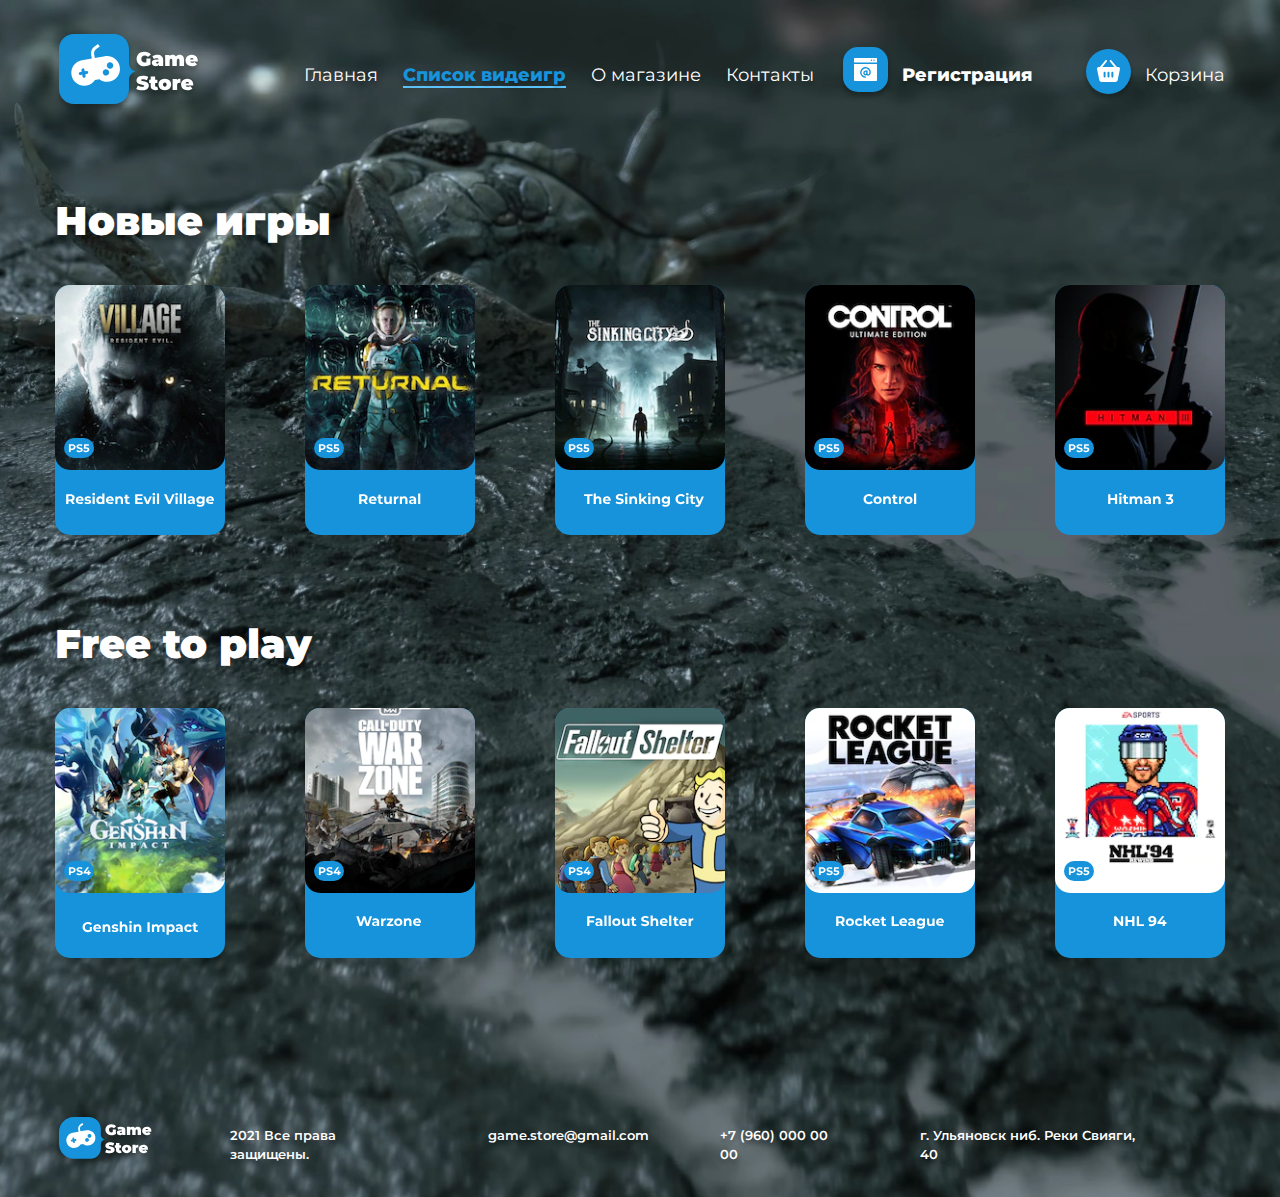
==== market.html @ aedddf1c "Файлы сайта" ====
<!DOCTYPE html>
<html lang="en">

<head>
	<meta charset="UTF-8">
	<meta name="viewport" content="width=device-width, initial-scale=1.0">
	<meta name="viewport" content="width=device-width, initial-scale=1, shrink-to-fit=no">
	<title>GameStore / Market</title>
	<!--Подключение шрифтов-->
	<link href="https://fonts.googleapis.com/css2?family=Montserrat:wght@300;400;500;600;700;800;900&display=swap"
		rel="stylesheet">
	<link rel="stylesheet" type="text/css" href="css/main.css">
</head>

<body>
	<!--Определение блока, который будет фоном. В этоой страницу используется другой фон.-->
	<div class="fon2">
		<!--Создание меню в шапке. Меню создаётся списком.-->
		<header id="header" class="header">
			<div class="container">
				<div class="nav">
					<!--Импортирование картинки, которая служит иконкой сайта. Так они имеет ссылку на главную страницу.-->
					<a href="index.html" class="logo"><img src="img/logo.svg" alt="PupskyStore" class="logo">
					</a>
					<!--Задание меню с помощью списка. Тег <ul> <li>. С помощью тега <a> задаются ссылки по на страницы: "Главная" переводит на index.html, "Список видеоигр" переводит на market.html. "Регистрация и её иконка" переводит на форму с регистрацией registr.html.-->
					<ul class="menu">
						<li>
							<a href="index.html">
								Главная
							</a>
						</li>

						<li>
							<a href="market.html" class="list">
								Список видеигр
							</a>
						</li>

						<li>
							<a href="#">
								О магазине
							</a>
						</li>

						<li>
							<a href="#">
								Контакты
							</a>
						</li>
					</ul>

					<ul class="registr">
						<a href="registr.html"><img src="img/registr.svg" alt="Registr" class="registrsvg">
						</a>

						<li>
							<a href="registr.html" class="registrword">
								Регистрация
							</a>
						</li>

						<img src="img/bascket.svg" alt="Bascket" class="bascketsvg">
						<li>
							<a href="#" class="bascket">
								Корзина
							</a>
						</li>
					</ul>
					<!--Кнопка, которая отображает меню в версиях разрешения до 575px. По её нажатию раскрывается меню, которое доступно на более высоких разрешениях.-->
					<button class="buttonmenu">
						<img src="img/burger.svg" class="burger">
					</button>
				</div>
			</div>
		</header>

		<section id="about" class="about">
			<div class="container">
				<!--Заголовок к последующему блоку.-->
				<h2 class="h2"> Новые игры </h2>
				<!--В этом блоке содержиться список товаров, который сделан списком. Эти товары в данный момент не кликабельны. -->
				<div class="newgame">
					<ul class="product">
						<li class="resident">
							<a href="#"><img src="img/resident.svg">
							</a>
						</li>

						<li class="returnal">
							<a href="#"><img src="img/returnal.svg">
							</a>
						</li>

						<li class="sinking">
							<a href="#"><img src="img/sinking.svg">
							</a>
						</li>

						<li class="control">
							<a href="#"><img src="img/control.svg">
							</a>
						</li>

						<li class="hitman">
							<a href="#"><img src="img/hitman.svg">
							</a>
						</li>
					</ul>
				</div>

				<h2 class="h2">Free to play</h2>
				<div class="free">
					<ul class="product">
						<li class="genshin">
							<a href="#"><img src="img/genshin.svg">
							</a>
						</li>

						<li class="warzome">
							<a href="#"><img src="img/warzone.svg">
							</a>
						</li>

						<li class="fallout">
							<a href="#"><img src="img/fallout.svg">
							</a>
						</li>

						<li class="rocket">
							<a href="#"><img src="img/rocket.svg">
							</a>
						</li>

						<li class="nhl">
							<a href="#"><img src="img/nhl.svg">
							</a>
						</li>
					</ul>
				</div>
			</div>
		</section>

		<footer id="footer" class="footer">
			<div class="container">
				<!--В данном блоке расположены контактные данные. Они так же выполнены в виде списка. Это выдуманные контактные данные. Ссылки из этих контактов ведут просто на страницы в википедии.-->
				<div class="niz2">
					<a href="index.html"><img src="img/minilogo.svg" alt="minilogo" class="minilogo"></a>
					<ul class="contact">
						<li>
							<a href="https://ru.wikipedia.org/wiki/All_rights_reserved#:~:text=All%20rights%20reserved%20%E2%80%94%20%D1%84%D1%80%D0%B0%D0%B7%D0%B0%20%D0%BD%D0%B0,%D0%BF%D0%BE%D0%B7%D0%B2%D0%BE%D0%BB%D1%8F%D0%B5%D1%82%20%D0%B5%D0%BC%D1%83%20%D1%81%D1%82%D0%B0%D1%82%D1%8C%20%D0%BE%D0%B1%D1%89%D0%B5%D1%81%D1%82%D0%B2%D0%B5%D0%BD%D0%BD%D1%8B%D0%BC%20%D0%B4%D0%BE%D1%81%D1%82%D0%BE%D1%8F%D0%BD%D0%B8%D0%B5%D0%BC."
								target="_blank">
								2021 Все права защищены.
							</a>
						</li>

						<li>
							<a href="https://www.google.ru/" target="_blank">
								game.store@gmail.com
							</a>
						</li>

						<li>
							<a href="https://ru.wikipedia.org/wiki/%D0%A2%D0%B5%D0%BB%D0%B5%D1%84%D0%BE%D0%BD%D0%BD%D1%8B%D0%B9_%D0%BD%D0%BE%D0%BC%D0%B5%D1%80"
								target="_blank">
								+7 (960) 000 00 00
							</a>
						</li>

						<li>
							<a href="https://2gis.ru/ulyanovsk/firm/7741545407081747/48.367363%2C54.304418?m=48.368062%2C54.30332%2F17.4"
								target="_blank">
								г. Ульяновск ниб. Реки Свияги, 40
							</a>
						</li>
					</ul>
				</div>
			</div>
		</footer>
	</div>
	 	<!--Подключение возможностей jquery.-->
		<script src="https://code.jquery.com/jquery-3.6.0.slim.min.js"></script>
		<!--Подключение файла в котором находится скрипт по выводу меню на нихких разрешениях.-->
		<script src="js/script.js"> </script>
</body>

</html>
---- css/main.css ----
/*Обнуление отступов и задание шрифт используемый на всей страницею*/
body {
	padding: 0;
	margin: 0;
	font-family: 'Montserrat', sans-serif;
	color: #fff;
	font-size: 16px;
}

/*Обнуление отступов у заголовков.*/
h1, h2, h3, h4 ,h5, h6 {
    padding: 0;
	margin: 0;
}

/*Обнуление отступов у списков и задаия блока спсика.*/
ul, li {
	display: block;
	padding: 0;
	margin: 0;

}

/*Ширина основной рабочей области в header, section, footer.*/
.container {
	width: 1170px;
	margin: 0 auto;
}

/*Фон для страниц. Параметр Cover масшабирует изображение под более высоки разрешения.*/
.fon {
	background: url('../img/fon.png') no-repeat center top / cover;
}
.fon2 {
	background: url('../img/fon2.png') no-repeat center top / cover;
}

/*Цвет текста в ссылках шапки "header a"*/
header a {
	color: #fff;
}

/*Cвойства меню. "Display: flex" отвечает за горизонтальное размещение компонентов. 
"Font-weight" задаёт размер шрифта. 
"Text-shadow" задаёт тень текста с определёнными параметрами.
Далее эти параметры будут встречаться очень часто, 
поэтому ограничусь этими комментариями к ним.*/
.menu {
	display: flex;
	font-weight: 400;
	text-shadow: 0px 4px 4px rgba(0, 0, 0, 0.25);
}

/*"Text-decoration:none" убирает нижнюю черту у ссылок.
"Font-size" размер буквы в пикселях.*/
.menu li a{
text-decoration: none;
font-size: 18px;
}
a:hover {
color: #1693DA; /* Цвет ссылки при наведении на нее курсора мыши */  
}

/*Отступ вправо от каждого блока на 25 px.*/
.menu li {
	margin-right: 25px;
}
.registr {
	display: flex;
	align-items: center;
	margin-left: auto;
	font-weight: 400;
	text-shadow: 0px 4px 4px rgba(0, 0, 0, 0.25);
}
.logo {
	margin-right: 20px;
}

/*"Border-bottom" задание нижнего подчёркивания в 2 пикселя*/
.face {
	color: #1693DA;
	font-weight: 800;
	border-bottom: 2px solid #60C6FF;
}
.list {
	color: #1693DA;
	font-weight: 800;
	border-bottom: 2px solid #60C6FF;
}
.registr li a {
	text-decoration: none;
	font-size: 18px;
}
.registrsvg {
	margin-right: 10px;
} 
.registrword {
	margin-right: 50px;
	font-weight: 800;	
}
.bascketsvg {
	margin-right: 10px;
}
.registrword2 {
	color: #1693DA;
	font-weight: 800;
	margin-right: 50px;
	border-bottom: 2px solid #60C6FF;
}
.nav {
	display: flex;
	align-items: center;
	padding-top: 34px;
}

/*-----------------------------------------------------------------------*/
.offer {
	text-shadow: 0px 4px 4px rgba(0, 0, 0, 0.25);
	color: #fff;
}
.h1 {
	margin-top: 250px;
	font-weight: 900;
	font-size: 44px;
	text-shadow: 0px 4px 4px rgba(0, 0, 0, 0.25);
	color: #fff;
}
.h2 {
	margin-top: 80px; 
	font-weight: 900;
	font-size: 40px;
	text-shadow: 0px 4px 4px rgba(0, 0, 0, 0.25);
}
.p1 {
	margin-top: 45px;
	font-weight: bold;
	font-size: 24px;
	margin-bottom: 44px;
}
.button {
	display: block;
	width: 268px;
	height: 50px;
	border-radius: 50px;
	background: #1693DA;
	filter: drop-shadow(0px 4px 4px rgba(0, 0, 0, 0.25));
	color: #fff;
	text-shadow: 0px 4px 4px rgba(0, 0, 0, 0.25);
	font-weight: bold;
	font-size: 22px;
	text-decoration: none;
	text-align: center;
	padding-top: 22px;
}
.button:hover {
color: #1693DA; 
background-color: #fff; 
transition: all .3s linear;
}
.newgame {
	margin-top: 40px;
}
.product {
	display: flex;
	flex-direction: row;
	justify-content: space-between;
}
.h21 {
	margin-top: 59px;
	font-weight: 900;
    font-size: 40px;
    text-shadow: 0px 4px 4px rgba(0, 0, 0, 0.25);
}
.free {
	margin-top: 40px;
}

/*Размеры, тип, ширина полей формы*/
form input {
    font-weight: 400;
    color: rgba(255, 255, 255, 0.85);
    font-size: 24px;
	width: 417.5px;
	background-color: #00ffff00;
	border-top: 0px;
    border-left: 0px;
    border-right: 0px;
    border-bottom: 2.5px solid #1693DA;
    line-height: 35px;
}

/*Задание цвета, размера для placeholder*/
::-webkit-input-placeholder {
    color: rgba(255, 255, 255, 0.85);
    font-weight: 400;
    font-size: 24px;
}

/*"Flex-direction: row" выравнивание компонентов в строку.
"Justify-content: space-between" распредление этого контента.*/ 
.group1 {
	margin-top: 110px;
	display: flex;
	flex-direction: row;
	justify-content: space-between;
}
.group2 {
	margin-top: 89px;
	display: flex;
	flex-direction: row;
	justify-content: space-between;
}
.group3 {
	margin-top: 89px;
	display: flex;
	flex-direction: row;
	justify-content: flex-start;
}

/*"Flex-direction: column" выравнивание компонентов в колонку.
"Justify-content: space-between" распредление этого контента.*/
.group4 {
	margin-top: 89px;
	display: flex;
	flex-direction: column;
	justify-content: flex-start;
}
.buttonsend {
	color: #fff;
	font-weight: bold;
	font-size: 22px; 
    width: 201px;
    height: 55px;
    border: 1px solid #f0f8ff00;
    background: #1693DA;
    cursor: pointer;
    border-radius: 50px;
    margin-left: 32px;
}
button:hover {
color: #1693DA;
background-color: #fff;
transition: all .3s linear;
}
.buttonmenu {
    border: 1px solid #f0f8ff00;
    background: #f0f8ff00;
    cursor: pointer;
    display: none;
}
.burger{
	width: 40px;
	height: 40px;
}
/*Два класса для вывода меню*/
.header .show-menu {
	display: block;
	position: absolute;
 	background: rgb(0,0,0,0.4);
 	width: 50%;
 	top: 0;
}
.header .show-menu2 {
	display: block;
	position: absolute;
 	background: rgb(0,0,0,0.4);
 	width: 50%;
 	top: 120px;
}
.send {
	filter: drop-shadow(0px 4px 4px rgba(0, 0, 0, 0.25));
	color: #fff;
	text-shadow: 0px 4px 4px rgba(0, 0, 0, 0.25);
	font-weight: bold;
	font-size: 20px;
}
.kurs {
	margin-left: 3px;
}

/*Прозрачность и размеры чекбоксов*/
.checkbox{
width: 40px;
height: 40px;
opacity: 0.8
}
.ruleword {
	    color: rgba(255, 255, 255, 0.85);
    font-weight: 400;
    font-size: 24px;
}

/*-----------------------------------------------------------------------*/
.niz {
	display: flex;
	align-items: center;
	margin-top: 315px;
	padding-bottom: 26px;
}
.niz2 {
	display: flex;
	align-items: center;
	margin-top: 155px;
	padding-bottom: 26px;
}
.minilogo {
	margin-right: 74px;
}
.contact {
	display: flex;
	text-shadow: 0px 4px 4px rgba(0, 0, 0, 0.25);
}
.contact li {
	margin-right: 71px;
}
.contact li a{
text-decoration: none;
font-weight: 600;
font-size: 13px;
color: #fff;
}

/*Здесь описано то, как должна вести себя страница при изменении разрешения.*/
/*Изменение страницы для разрешения ниже 1200px*/
@media screen and (max-width: 1200px){
	.container {
		width: 1140px;
	}
}

/*Изменение страницы для разрешения ниже 1199px*/
@media screen and (max-width: 1199px){
	.container {
		width: 960px;
	}
	.menu li a{
		font-size: 16px;
	}
	.menu li {
		margin-right: 20px;
	}
	.logo {
		margin-right: 10px;
		width: 150px;
	}
	.registr li a {
		font-size: 16px;
	}
	.registrsvg {
		margin-right: 10px;
		width: 40px;
	} 
	.registrword {
		margin-right: 25px;
	}
	.registrword2 {
		margin-right: 25px;
		border-bottom: 2px solid #60C6FF;
		}
	.bascketsvg {
		 margin-right: 10px;
		 width: 40px;
	}
	.h1 {
		font-size: 40px;
	}
	.p1 {
		font-size: 20px;
	}
	.button {
		width: 220px;
		height: 50px;
		font-size: 19px;
		padding-top: 24px;
	}
	.niz {
		padding-bottom: 18px;
	}
	.minilogo {
		width: 70px;
	}
	.contact li {
		margin-right: 60px;
	}
	.contact li a{
		font-size: 10px;
	}
}

/*Изменение страницы для разрешения ниже 991px*/
@media screen and (max-width: 991px){
	.container {
		width: 720px;
	}
	.menu li a{
		font-size: 12px;
	}
	.menu li {
		margin-right: 15px;
	}
	.logo {
		margin-right: 5px;
		width: 120px;
	}
	.registr li a {
		font-size: 12px;
	}
	.registrsvg {
		margin-right: 5px;
		width: 30px;
	} 
	.registrword {
		margin-right: 20px;
	}
	.bascketsvg {
		 margin-right: 5px;
		 width: 30px;
	}
	.h1 {
		font-size: 30px;
	}
	.p1 {
		font-size: 15px;
	}
	.button {
		width: 190px;
		height: 40px;
		font-size: 16px;
		padding-top: 20px;
	}
	.niz {
		padding-bottom: 14px;
	}
	.minilogo {
		width: 60px;
		margin-right: 60px;
	}
	.contact li {
		margin-right: 30px;
	}
	.contact li a{
		font-size: 8px;
	}
	.h2 {
		font-size: 30px;
		text-align: center;
	}
	.product {
		display: flex;
		flex-direction: column;
		justify-content: space-between;
		align-items: center;
	}
	.product li {
		margin-bottom: 15px;
	}
	form input {
	    font-size: 20px;
		width: 320px;
		background-color: #00ffff00;
	}
	::-webkit-input-placeholder {
	    font-size: 20px;
	}
	.group1, .group2, .group3 {
		margin-top: 110px;
		display: flex;
		flex-direction: row;
		justify-content: space-between;
	}
	.group4{
		margin-top: 110px;
		display: flex;
		flex-direction: column;
	}
	.buttonsend {
	    width: 150px;
	    height: 45px;
		font-size: 18px; 
	}
	.send {
	font-size: 20px;
	}
	.kurs {
		margin-left: 3px;
	}
	.checkbox{
		width: 30px;
		height: 30px;
		opacity: 0.8
	}
	.ruleword {
	    font-size: 20px;
	}
	.fon2 {
		background: url('../img/fon3.png') no-repeat center top / cover;
	}
	}

/*Изменение страницы для разрешения ниже 767px*/
@media screen and (max-width: 767px){
	.container {
		width: 540px;
	}
	.menu {
		display: none;
	}
	.registr {
		display: none;
	}
	.fon{
		background: url('../img/fon3.png') no-repeat center top / cover;
	}

	.offer {
		text-align: center;
	}
	.button{
		width: 175px;
		height: 40px;
		font-size: 16px;
		padding-top: 20px;
	     margin-left: auto;
	     margin-right: auto;
	}
	.buttonmenu {
	    display: block;
	    margin-left: auto;
	    margin-right: 10px;
	}
}

/*Изменение страницы для разрешения ниже 575px*/
@media screen and (max-width: 575px){
	.container {
		width: 100%;
	}
	.menu {
		display: none;
	}
	.registr {
		display: none;
	}
	
	/*С этого момента изменён фон для страниц. 
	Предыдущий фон мешает просмотривать страницу с более низкого рарешения*/
	.fon{
		background: url('../img/fon3.png') no-repeat center top / cover;
	}

	.offer {
		text-align: center;
	}
	.button{
	    margin-left: auto;
	    margin-right: auto;
	}
	.minilogo {
		width: 50px;
		margin-right: 30px;
	}
	.contact li {
		margin-right: 10px;
	}
	.contact li a{
		font-size: 5px;
	}
	.nav {
		padding-top: 0px;
	}
	.checkbox{
		width: 25px;
		height: 25px;
	}
	.ruleword {
    	font-size: 15px;
	}
	.buttonsend {
	    width: 125px;
	    height: 40px;
		font-size: 15px;
  	}
	.send {
		font-size: 16px;
	}
	.group1, .group2, .group3, .group4 {
		margin-top: 90px;
	}
	::-webkit-input-placeholder {
    	font-size: 18px;
	}
	form input {
	    font-size: 18px;
		width: 200px;
	}
	.logo {
		margin-left: 10px;
		margin-top: auto;
	}
	.buttonmenu {
	    display: block;
	    margin-top: auto;
	    margin-left: auto;
	    margin-right: 10px;
	}
	.registrsvg, .bascketsvg {
		display: none;
	} 
	.registrword, .registrword2 {
		font-weight: 500;	
	}
	.nav {
		display: flex;
		align-items: center;
		padding-top: 34px;
		font-size: 25px;
	}
}

/*Изменение страницы для разрешения ниже 400px*/
@media screen and (max-width: 400px){
	.container {
		width: 100%;
	}
	.group1, .group2,.group3, .group4{
		margin-top: 0px;
		display: flex;
		flex-direction: column;
		justify-content: space-between;
		align-items: center;
		text-align: center;
	}
	form input {
		margin-top: 60px;
	}
	.buttonsend {
		margin-top: 60px;
	}
	.niz, .niz2 {
		margin-left: 5px;
		padding-bottom: 10px;
	}
	.minilogo {
		width: 40px;
		margin-right: 15px;
	}
	.contact li a{
	font-size: 4px;
	}
}
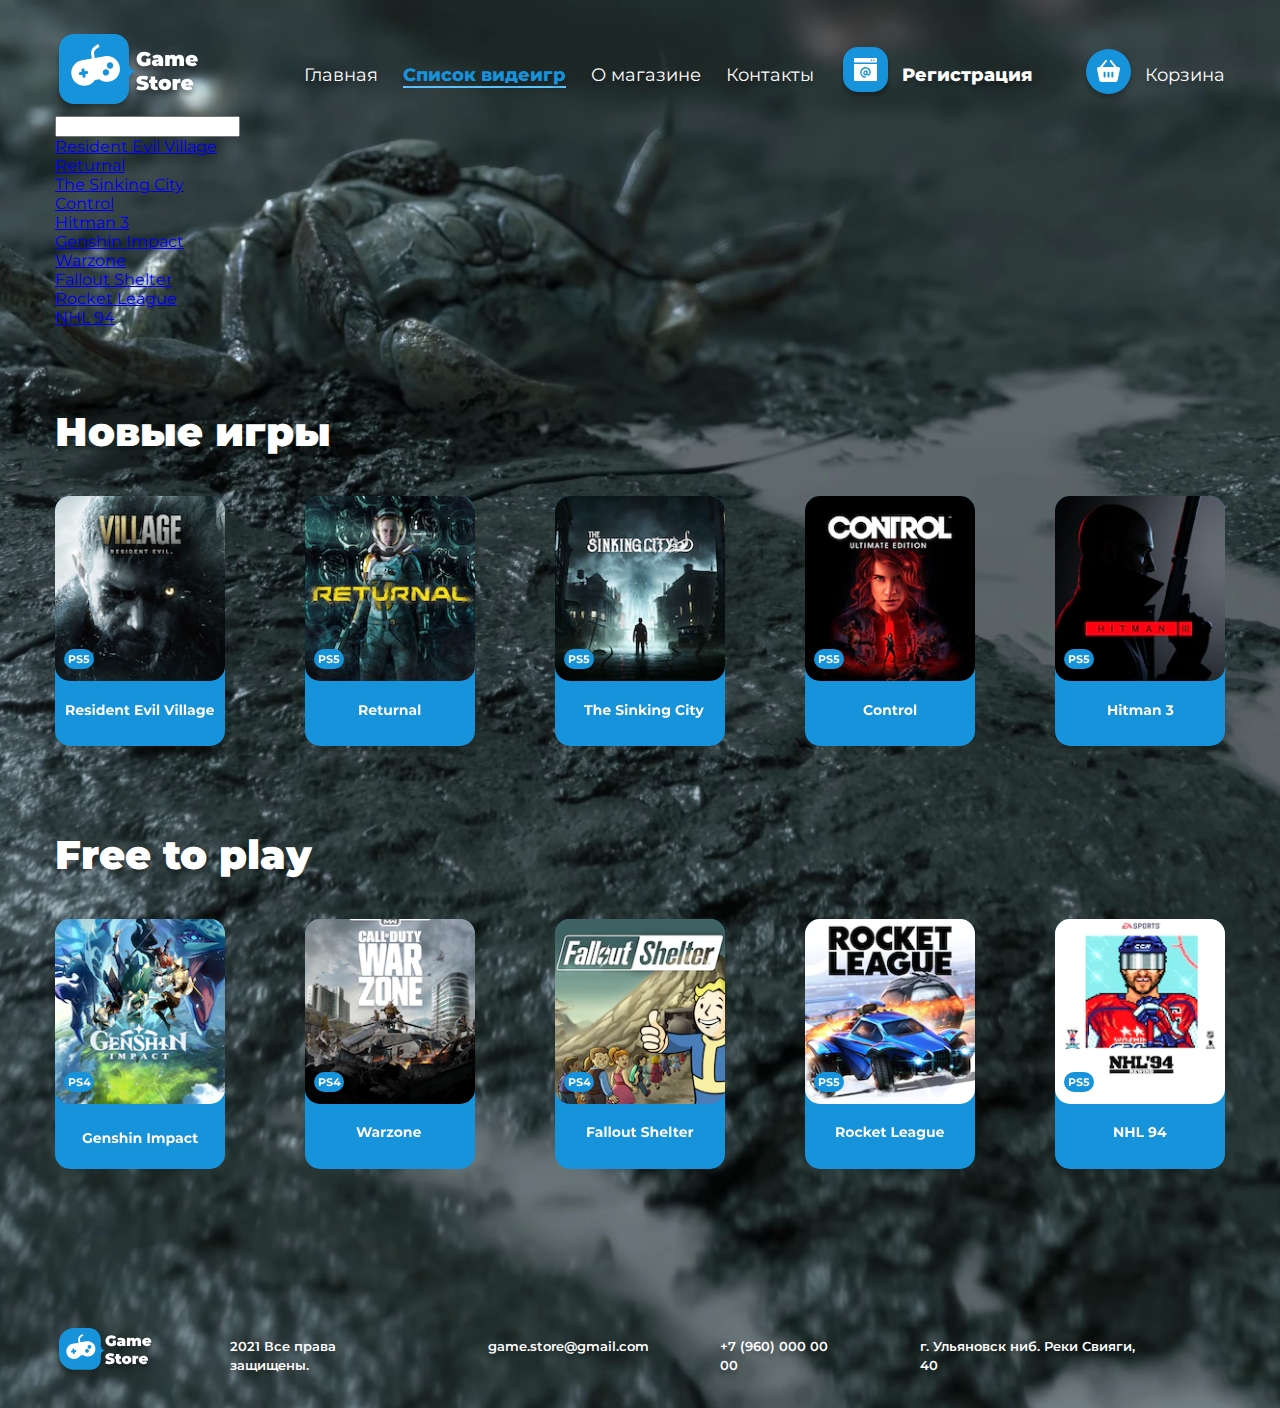
==== commit 031db038: "Add files via upload" ====
--- a/market.html
+++ b/market.html
@@ -76,9 +76,23 @@
 
 		<section id="about" class="about">
 			<div class="container">
+								<input type="text" id="mySearch" onkeyup="myFunction()" placeholder="Search" title="Type in a category">
+					<ul id="myMenu">
+					  <li><a href="#">Resident Evil Village</a></li>
+					  <li><a href="#">Returnal</a></li>
+					  <li><a href="#">The Sinking City</a></li>
+					  <li><a href="#">Control</a></li>
+					  <li><a href="#">Hitman 3</a></li>
+					  <li><a href="#">Genshin Impact</a></li>
+					  <li><a href="#">Warzone</a></li>
+					  <li><a href="#">Fallout Shelter</a></li>
+					  <li><a href="#">Rocket League</a></li>
+					  <li><a href="#">NHL 94</a></li>
+					</ul>
 				<!--Заголовок к последующему блоку.-->
 				<h2 class="h2"> Новые игры </h2>
 				<!--В этом блоке содержиться список товаров, который сделан списком. Эти товары в данный момент не кликабельны. -->
+
 				<div class="newgame">
 					<ul class="product">
 						<li class="resident">
@@ -179,6 +193,7 @@
 	</div>
 	 	<!--Подключение возможностей jquery.-->
 		<script src="https://code.jquery.com/jquery-3.6.0.slim.min.js"></script>
+		<script src="https://code.jquery.com/jquery-3.6.0.slim.min.js"></script>
 		<!--Подключение файла в котором находится скрипт по выводу меню на нихких разрешениях.-->
 		<script src="js/script.js"> </script>
 </body>
--- a/css/main.css
+++ b/css/main.css
@@ -176,7 +176,7 @@
 }
 
 /*Размеры, тип, ширина полей формы*/
-form input {
+form input, textarea {
     font-weight: 400;
     color: rgba(255, 255, 255, 0.85);
     font-size: 24px;
@@ -191,6 +191,11 @@
 
 /*Задание цвета, размера для placeholder*/
 ::-webkit-input-placeholder {
+    color: rgba(255, 255, 255, 0.85);
+    font-weight: 400;
+    font-size: 24px;
+}
+textarea::-webkit-input-placeholder {
     color: rgba(255, 255, 255, 0.85);
     font-weight: 400;
     font-size: 24px;
@@ -248,6 +253,10 @@
     cursor: pointer;
     display: none;
 }
+.buttonmenu:hover {
+background-color: #f0f8ff00;
+transition: all .3s linear;
+}
 .burger{
 	width: 40px;
 	height: 40px;
@@ -256,16 +265,19 @@
 .header .show-menu {
 	display: block;
 	position: absolute;
- 	background: rgb(0,0,0,0.4);
+ 	background: rgb(0,0,0,0.8);
  	width: 50%;
  	top: 0;
+ 	padding-left: 20px;
 }
 .header .show-menu2 {
 	display: block;
 	position: absolute;
- 	background: rgb(0,0,0,0.4);
+ 	background: rgb(0,0,0,0.8);
  	width: 50%;
  	top: 120px;
+ 	padding-left: 20px;
+ 	padding-bottom: 10px;
 }
 .send {
 	filter: drop-shadow(0px 4px 4px rgba(0, 0, 0, 0.25));
@@ -288,6 +300,17 @@
 	    color: rgba(255, 255, 255, 0.85);
     font-weight: 400;
     font-size: 24px;
+}
+.error {
+	display: block;
+	position: absolute;
+ 	background: rgb(0,0,0,0);
+ 	width: 500px;
+ 	height: 70px;
+ 	margin-top: 20px;
+ 	font-weight: 500;
+    font-size: 30px;
+    color: red;
 }
 
 /*-----------------------------------------------------------------------*/
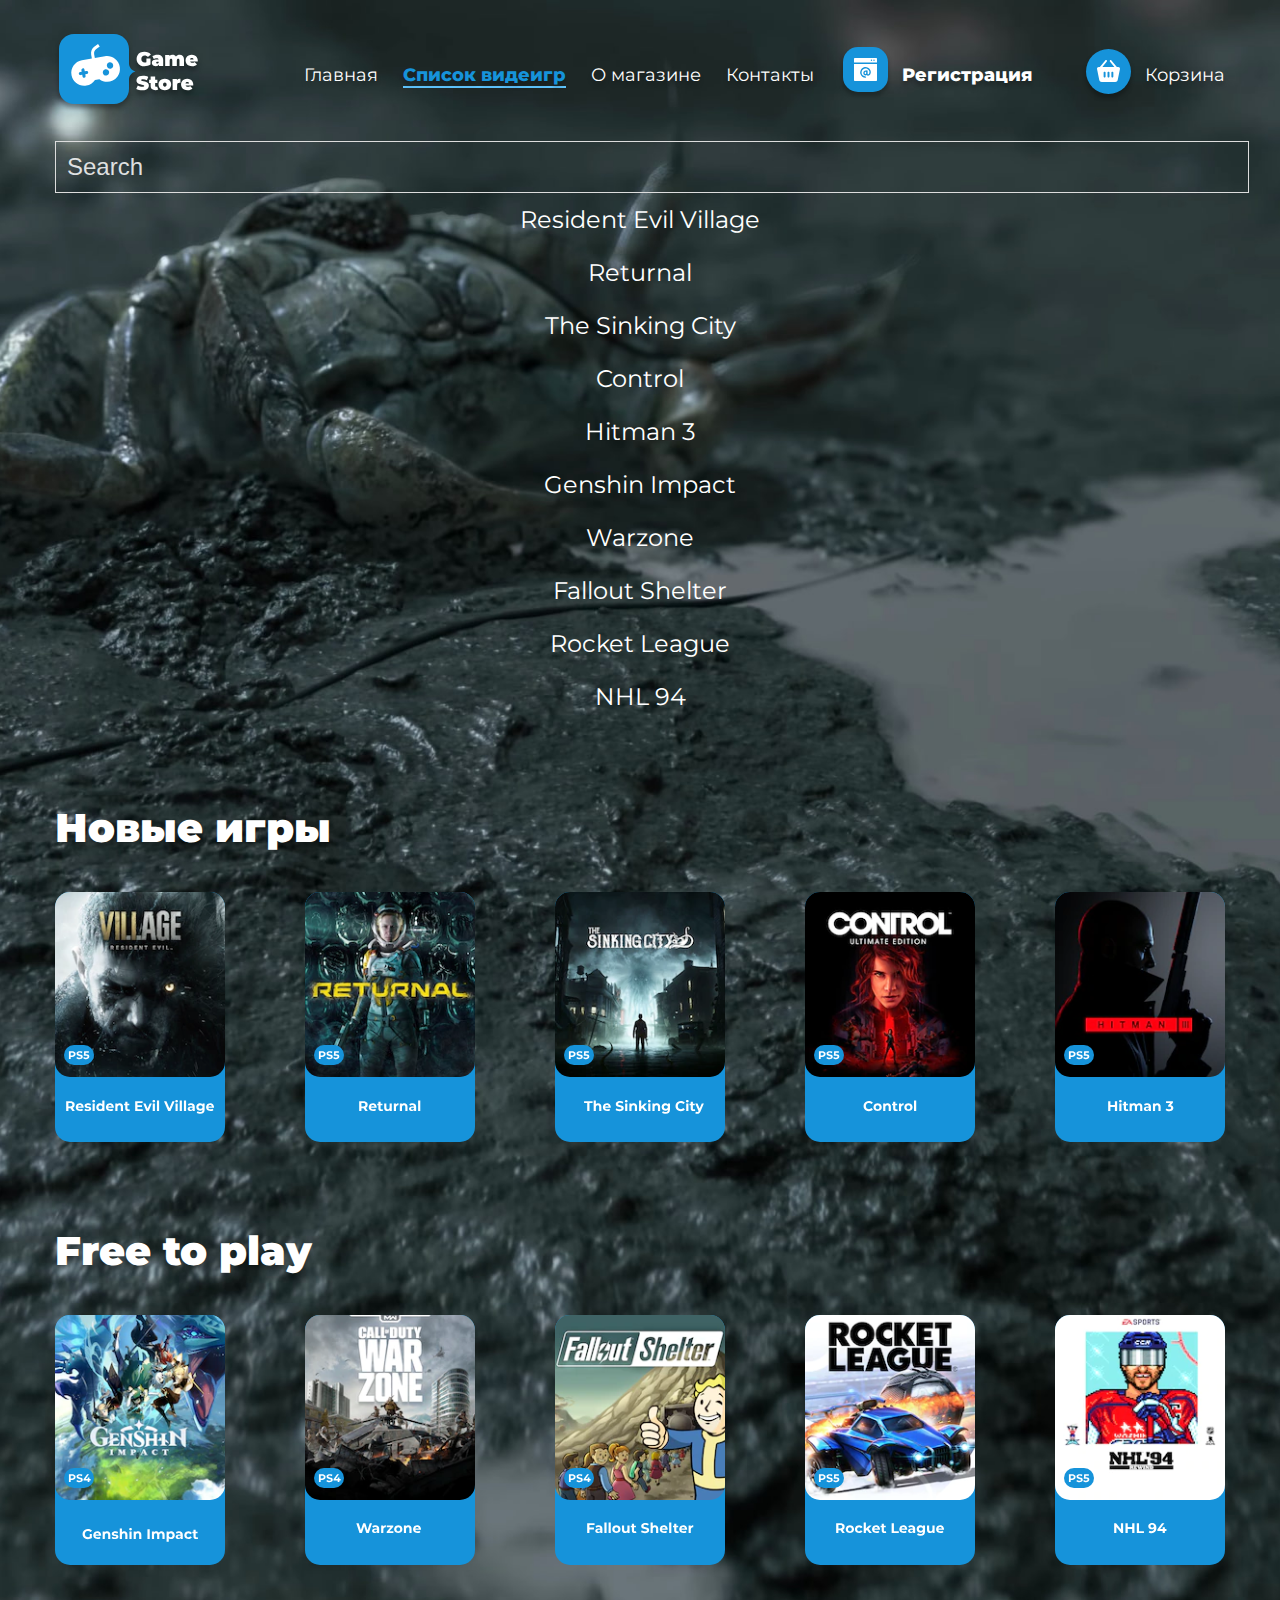
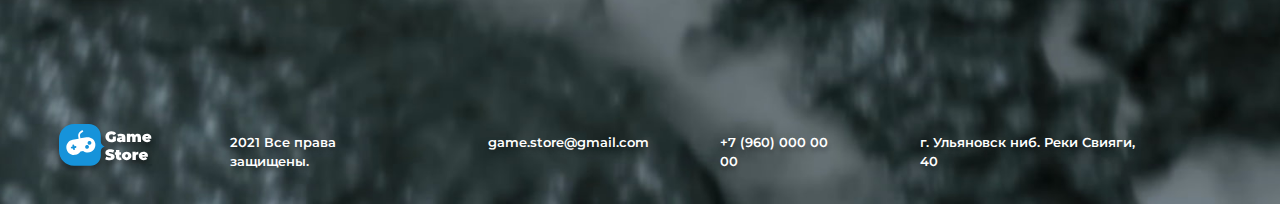
==== commit b5b7fe6f: "Add files via upload" ====
--- a/market.html
+++ b/market.html
@@ -6,23 +6,18 @@
 	<meta name="viewport" content="width=device-width, initial-scale=1.0">
 	<meta name="viewport" content="width=device-width, initial-scale=1, shrink-to-fit=no">
 	<title>GameStore / Market</title>
-	<!--Подключение шрифтов-->
 	<link href="https://fonts.googleapis.com/css2?family=Montserrat:wght@300;400;500;600;700;800;900&display=swap"
 		rel="stylesheet">
 	<link rel="stylesheet" type="text/css" href="css/main.css">
 </head>
 
 <body>
-	<!--Определение блока, который будет фоном. В этоой страницу используется другой фон.-->
 	<div class="fon2">
-		<!--Создание меню в шапке. Меню создаётся списком.-->
 		<header id="header" class="header">
 			<div class="container">
 				<div class="nav">
-					<!--Импортирование картинки, которая служит иконкой сайта. Так они имеет ссылку на главную страницу.-->
 					<a href="index.html" class="logo"><img src="img/logo.svg" alt="PupskyStore" class="logo">
 					</a>
-					<!--Задание меню с помощью списка. Тег <ul> <li>. С помощью тега <a> задаются ссылки по на страницы: "Главная" переводит на index.html, "Список видеоигр" переводит на market.html. "Регистрация и её иконка" переводит на форму с регистрацией registr.html.-->
 					<ul class="menu">
 						<li>
 							<a href="index.html">
@@ -66,7 +61,6 @@
 							</a>
 						</li>
 					</ul>
-					<!--Кнопка, которая отображает меню в версиях разрешения до 575px. По её нажатию раскрывается меню, которое доступно на более высоких разрешениях.-->
 					<button class="buttonmenu">
 						<img src="img/burger.svg" class="burger">
 					</button>
@@ -89,9 +83,7 @@
 					  <li><a href="#">Rocket League</a></li>
 					  <li><a href="#">NHL 94</a></li>
 					</ul>
-				<!--Заголовок к последующему блоку.-->
 				<h2 class="h2"> Новые игры </h2>
-				<!--В этом блоке содержиться список товаров, который сделан списком. Эти товары в данный момент не кликабельны. -->
 
 				<div class="newgame">
 					<ul class="product">
@@ -156,7 +148,6 @@
 
 		<footer id="footer" class="footer">
 			<div class="container">
-				<!--В данном блоке расположены контактные данные. Они так же выполнены в виде списка. Это выдуманные контактные данные. Ссылки из этих контактов ведут просто на страницы в википедии.-->
 				<div class="niz2">
 					<a href="index.html"><img src="img/minilogo.svg" alt="minilogo" class="minilogo"></a>
 					<ul class="contact">
@@ -191,10 +182,7 @@
 			</div>
 		</footer>
 	</div>
-	 	<!--Подключение возможностей jquery.-->
 		<script src="https://code.jquery.com/jquery-3.6.0.slim.min.js"></script>
-		<script src="https://code.jquery.com/jquery-3.6.0.slim.min.js"></script>
-		<!--Подключение файла в котором находится скрипт по выводу меню на нихких разрешениях.-->
 		<script src="js/script.js"> </script>
 </body>
 
--- a/css/main.css
+++ b/css/main.css
@@ -312,6 +312,35 @@
     font-size: 30px;
     color: red;
 }
+#mySearch {
+	margin-top: 25px;
+  width: 100%;
+  font-size: 24px;
+  padding: 11px;
+  border: 1px solid #ddd;
+  background-color: #00ffff00;
+  color: white;
+}
+#myMenu {
+	display: flex;
+	flex-direction: column;
+	justify-content: space-between;
+	align-items: center;
+  list-style-type: none;
+  padding: 0;
+  margin: 0;
+    font-size: 24px;
+}
+#myMenu li a {
+align-items: center;
+  padding: 12px;
+  text-decoration: none;
+  color: white;
+  display: block
+}
+#myMenu li a:hover {
+  color: #1693DA;
+}
 
 /*-----------------------------------------------------------------------*/
 .niz {
